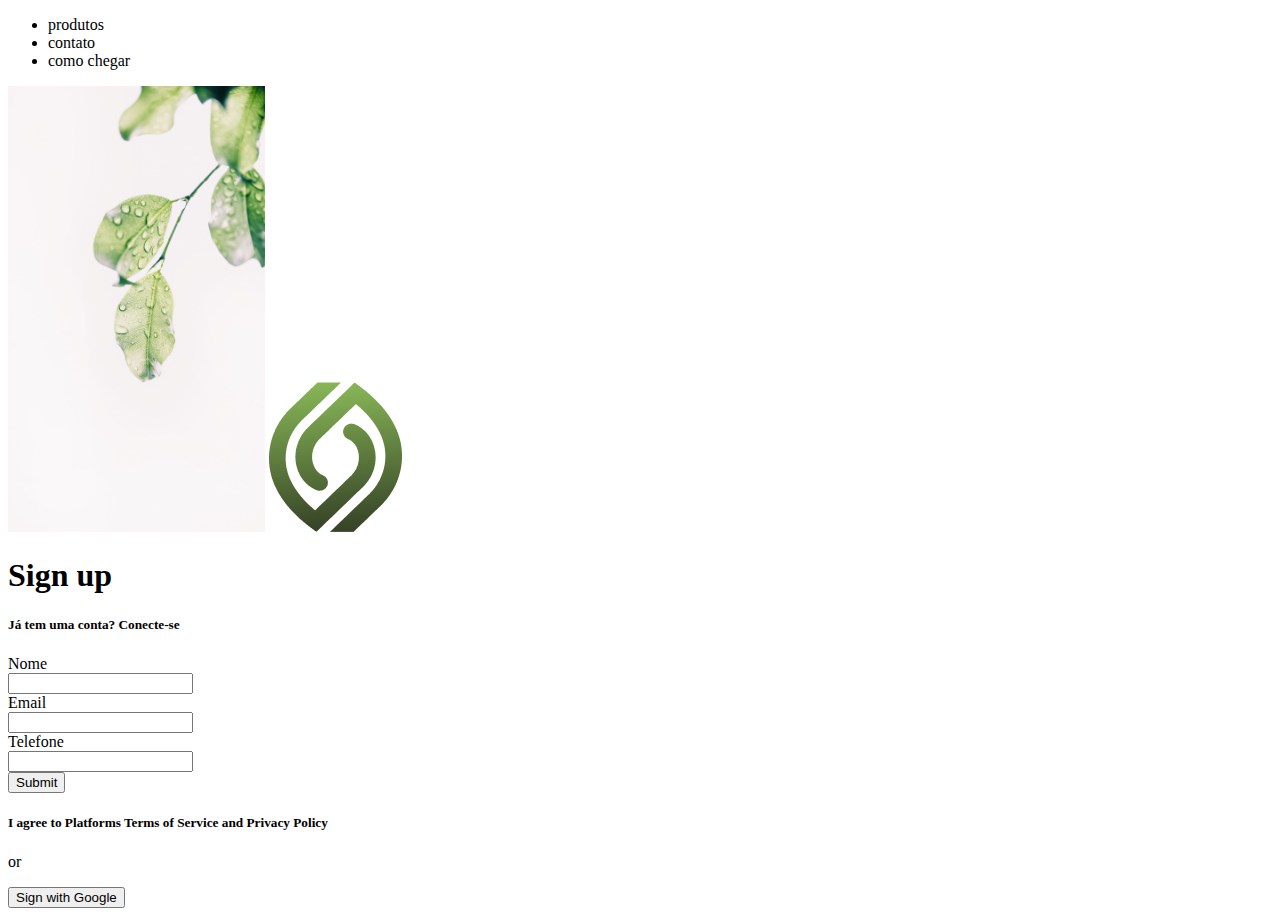
==== index.html @ 363d1376 "esqueleto da tela de login" ====
<!DOCTYPE html>
<html lang="en">
  <head>
    <meta charset="UTF-8" />
    <meta http-equiv="X-UA-Compatible" content="IE=edge" />
    <meta name="viewport" content="width=device-width, initial-scale=1.0" />
    <title>VEGANFOOD delivery to home</title>
    <link rel="stylesheet" href="/style.css" />
    <nav>
      <ul>
        <li><a href="produtos"></a>produtos</li>
        <li><a href="contato"></a>contato</li>
        <li><a href="como chegar"></a>como chegar</li>
      </ul>
    </nav>
  </head>
  <body>
    <div>
      <img
        src="/img/82c728912eb8d1653f05ad6a1b15a566.jpg"
        alt="planta molhada"
        width="257px"
        height="446.04px"
      />
      <img src="/img/Frame.png" alt="logo" />
    </div>
    <div>
      <h1>Sign up</h1>
      <h5>Já tem uma conta? Conecte-se</h5>
      <main>
        <form action="">
          <label for="nome">Nome</label><br />
          <input type="text" id="nome" /><br />

          <label for="email">Email</label><br />
          <input type="text" id="email" /><br />

          <label for="number">Telefone</label><br />
          <input type="text" id="number" /><br />

          <input type="submit" id="enviar" />
        </form>

        <h5>I agree to Platforms Terms of Service and Privacy Policy</h5>
        <p>or</p>

        <button>Sign with Google</button>
      </main>
    </div>
  </body>
</html>
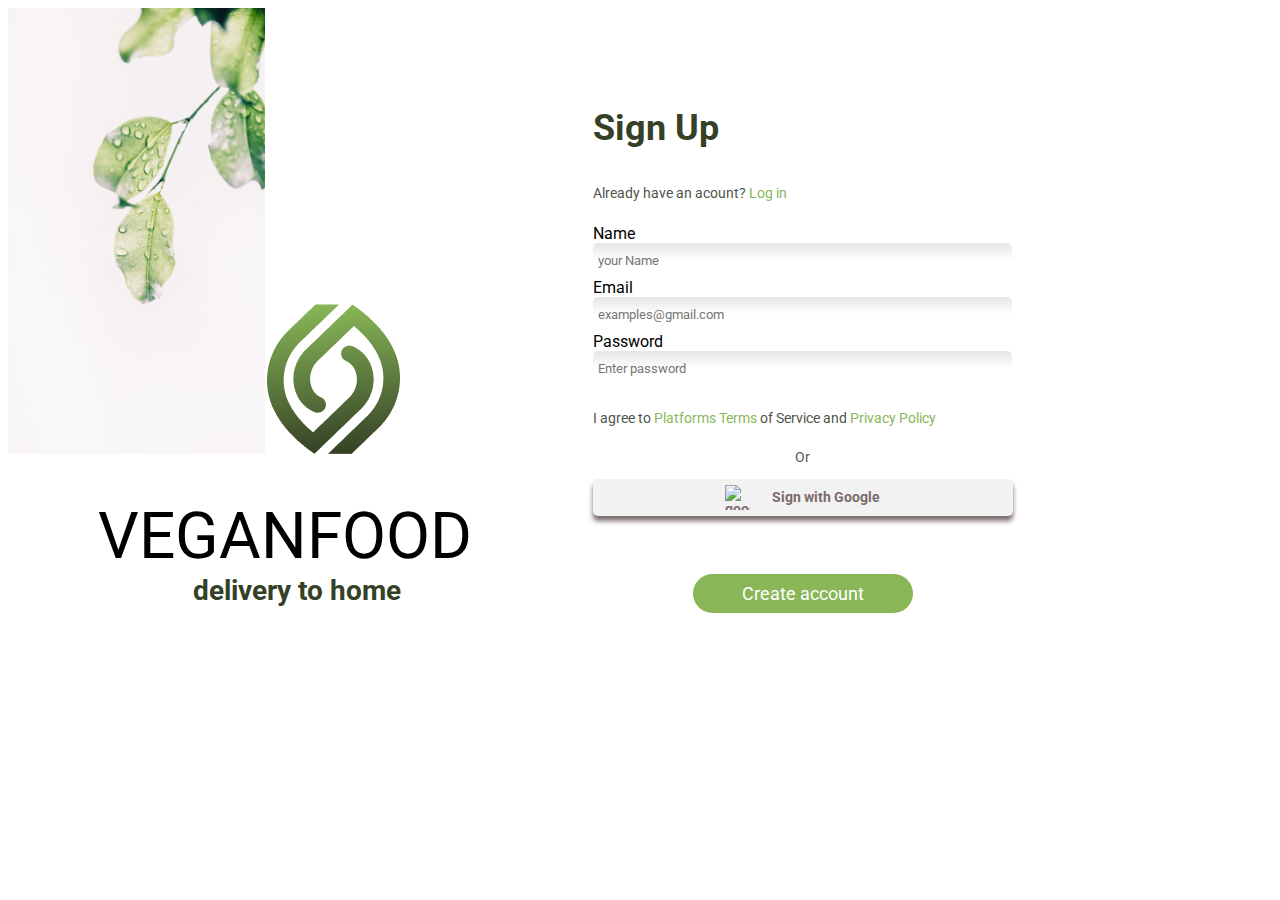
==== commit 58267bdd: "button, form, links, styling p1" ====
--- a/index.html
+++ b/index.html
@@ -6,16 +6,28 @@
     <meta name="viewport" content="width=device-width, initial-scale=1.0" />
     <title>VEGANFOOD delivery to home</title>
     <link rel="stylesheet" href="/style.css" />
-    <nav>
+    <link rel="preconnect" href="https://fonts.googleapis.com" />
+    <link rel="preconnect" href="https://fonts.gstatic.com" crossorigin />
+    <link
+      href="https://fonts.googleapis.com/css2?family=Open+Sans:wght@400;700&display=swap"
+      rel="stylesheet"
+    />
+    <link rel="preconnect" href="https://fonts.googleapis.com" />
+    <link rel="preconnect" href="https://fonts.gstatic.com" crossorigin />
+    <link
+      href="https://fonts.googleapis.com/css2?family=DM+Sans:wght@400;700&family=Open+Sans&family=Roboto&display=swap"
+      rel="stylesheet"
+    />
+    <!-- <nav>
       <ul>
         <li><a href="produtos"></a>produtos</li>
         <li><a href="contato"></a>contato</li>
         <li><a href="como chegar"></a>como chegar</li>
       </ul>
-    </nav>
+    </nav> -->
   </head>
   <body>
-    <div>
+    <div class="wide">
       <img
         src="/img/82c728912eb8d1653f05ad6a1b15a566.jpg"
         alt="planta molhada"
@@ -23,29 +35,65 @@
         height="446.04px"
       />
       <img src="/img/Frame.png" alt="logo" />
+      <h1>VEGANFOOD</h1>
+      <h2>delivery to home</h2>
     </div>
-    <div>
-      <h1>Sign up</h1>
-      <h5>Já tem uma conta? Conecte-se</h5>
+    <div class="wide">
+      <h3>Sign Up</h3>
+
+      <h5>Already have an acount? <a href="#">Log in</a></h5>
       <main>
         <form action="">
-          <label for="nome">Nome</label><br />
-          <input type="text" id="nome" /><br />
+          <div>
+            <label for="yourname" class="text-input">Name</label><br />
+            <input
+              class="input"
+              type="text"
+              id="yourname"
+              placeholder=" your Name"
+            /><br />
+          </div>
 
-          <label for="email">Email</label><br />
-          <input type="text" id="email" /><br />
+          <div>
+            <label for="email" class="text-input">Email</label><br />
+            <input
+              class="input"
+              type="text"
+              id="email"
+              placeholder=" examples@gmail.com"
+            /><br />
+          </div>
 
-          <label for="number">Telefone</label><br />
-          <input type="text" id="number" /><br />
-
-          <input type="submit" id="enviar" />
+          <div>
+            <label for="number" class="text-input">Password</label><br />
+            <input
+              class="input"
+              type="text"
+              id="number"
+              placeholder=" Enter password"
+            /><br />
+          </div>
         </form>
 
-        <h5>I agree to Platforms Terms of Service and Privacy Policy</h5>
-        <p>or</p>
-
-        <button>Sign with Google</button>
+        <h5>
+          I agree to <a href="#">Platforms Terms </a> of Service and
+          <a href="#">Privacy Policy</a>
+        </h5>
+        <p>Or</p>
       </main>
+      <footer>
+        <button id="google">
+          <img
+            src="https://img2.gratispng.com/20180326/gte/kisspng-google-logo-g-suite-google-guava-google-plus-5ab8b5b15fd9f4.0166567715220545773927.jpg"
+            alt="google"
+            width="25px"
+            height="25px"
+          />
+          Sign with Google
+        </button>
+        <br />
+        <button id="createacc">Create account</button>
+      </footer>
     </div>
   </body>
 </html>
--- a/style.css
+++ b/style.css
@@ -0,0 +1,143 @@
+* {
+  /* margin: 0;
+  padding: 0;
+  box-sizing: border-box; */
+  font-family: -apple-system, BlinkMacSystemFont, 'Segoe UI', Roboto, Oxygen,
+    Ubuntu, Cantarell, 'Open Sans', 'Helvetica Neue', sans-serif;
+}
+:root {
+  --primary-color: #354126;
+  --secundary-color: #89b758;
+  --fundo: hsl(0, 0%, 96%);
+  --texto: hsla(87, 6%, 31%, 1);
+  font-size: 62.5%; /* 1rem = 10px */
+}
+
+main {
+  font-size: 1.6rem;
+  margin-left: auto;
+  margin-right: auto;
+}
+
+form footer {
+  display: flex;
+  align-items: center;
+  justify-content: center;
+  flex-direction: column;
+  margin-left: auto;
+  margin-right: auto;
+}
+
+a {
+  color: var(--secundary-color);
+  text-decoration: none;
+}
+
+h1 {
+  font-size: 6.4rem;
+  margin-left: 9rem;
+  margin-right: 10.5rem;
+  margin-bottom: 0%;
+  font-weight: 400;
+}
+
+h2 {
+  font-size: 2.8rem;
+  color: var(--primary-color);
+  margin-top: 0%;
+  justify-content: center;
+  margin-left: 18.5rem;
+  margin-right: 18.95rem;
+}
+
+h3 {
+  font-size: 3.6rem;
+  color: var(--primary-color);
+}
+
+h5 {
+  color: var(--texto);
+  font-size: 1.4rem;
+  text-align: left;
+  font-weight: 400;
+}
+
+p {
+  color: var(--texto);
+  font-size: 1.4rem;
+  text-align: center;
+}
+
+.input {
+  width: 41.5rem;
+  height: 3.3rem;
+  background-color: #f4f4f4;
+  background-image: linear-gradient(hsla(0, 0%, 90%, 1), #fff, #fff);
+  border: none;
+  border-radius: 0.5rem;
+}
+
+.text-input {
+  height: 1.9rem;
+}
+
+.wide {
+  display: inline-block;
+  align-items: center;
+  justify-content: space-between;
+  margin-left: auto;
+  margin-right: auto;
+}
+
+#google {
+  background-color: hsla(0, 0%, 95%, 1);
+  box-shadow: 0px 5px 5px #7b6b6b;
+
+  border-radius: 0.5rem;
+  margin-bottom: 4.7rem;
+
+  border: none;
+  height: 3.7rem;
+  width: 42rem;
+
+  /* text-transform: uppercase; */
+  color: hsla(0, 7%, 45%, 1);
+  text-align: center;
+  font-size: 1.4rem;
+  font-weight: 700;
+
+  display: flex;
+  align-items: center;
+  justify-content: center;
+  gap: 1.6em;
+
+  margin-right: auto;
+  margin-left: auto;
+}
+
+#createacc {
+  /* font-family: -apple-system, BlinkMacSystemFont, 'Segoe UI', Roboto, Oxygen,
+    Ubuntu, Cantarell, 'Open Sans', 'Helvetica Neue', sans-serif; */
+  background-color: var(--secundary-color);
+
+  border-radius: 8.3rem;
+  margin-bottom: 8.6rem;
+
+  border: none;
+  height: 3.9rem;
+  width: 22rem;
+
+  /* text-transform: uppercase; */
+  color: #fff;
+  text-align: center;
+  font-size: 1.8rem;
+  font-weight: 400;
+
+  display: flex;
+  align-items: center;
+  justify-content: center;
+  /* gap: 1.6em; */
+
+  margin-right: auto;
+  margin-left: auto;
+}
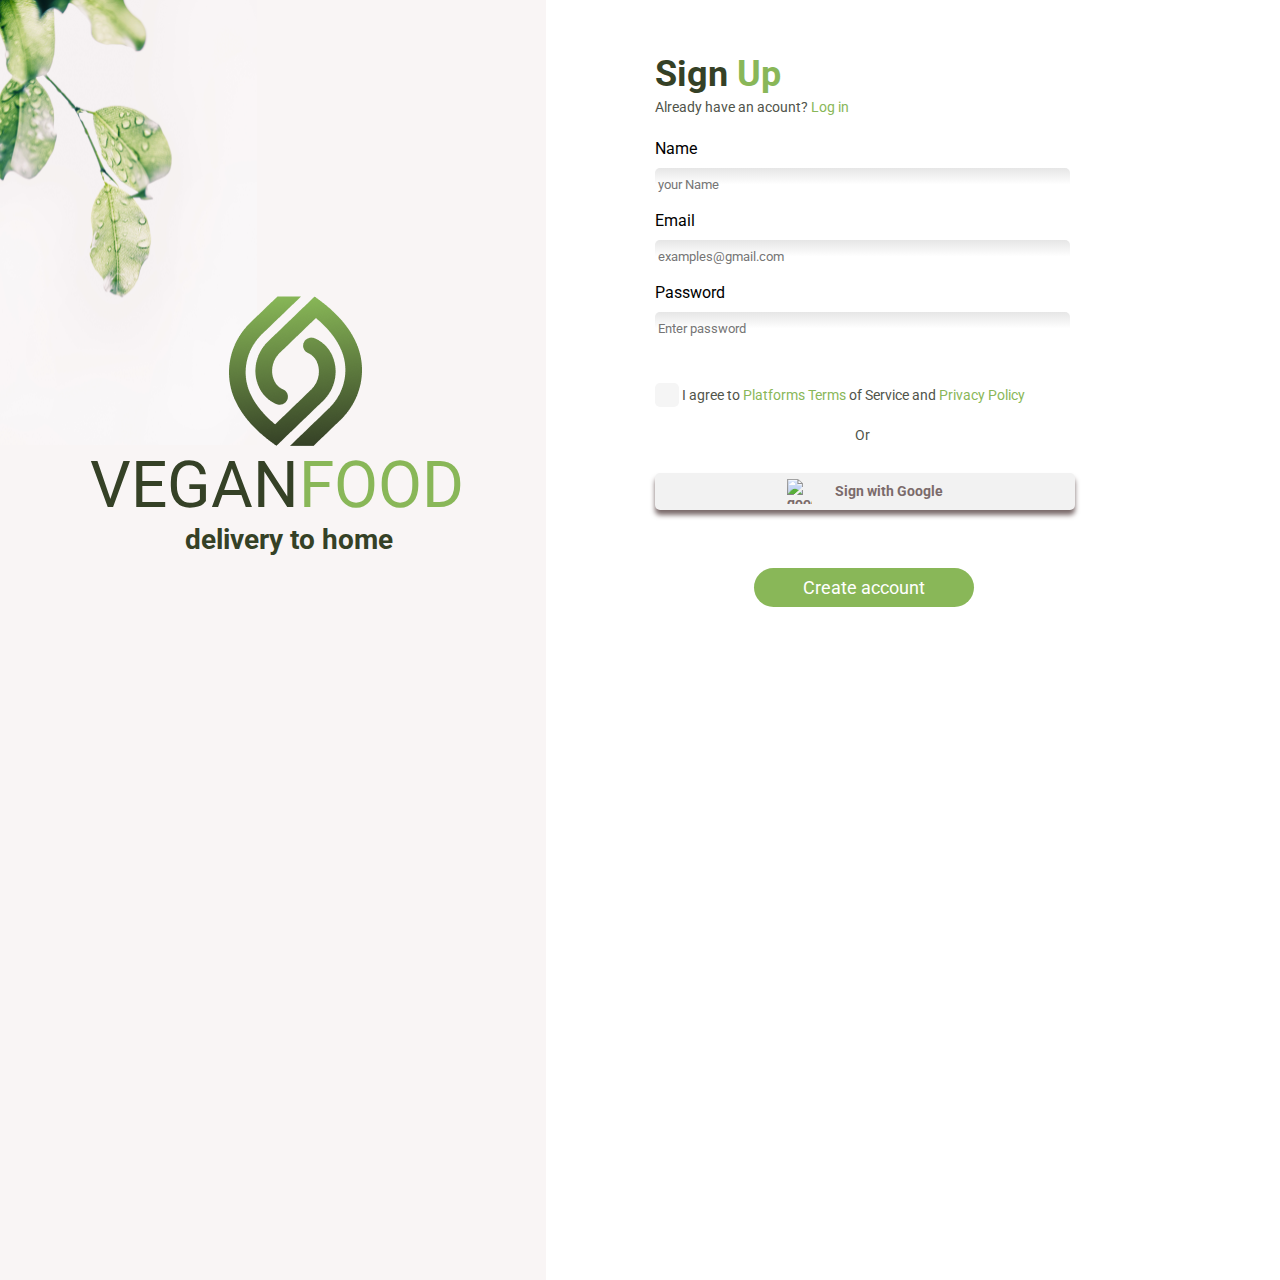
==== commit b4d2ae32: "Estilização das fontes, checkbox estilizado, imersão 3d de imagens" ====
--- a/index.html
+++ b/index.html
@@ -18,6 +18,10 @@
       href="https://fonts.googleapis.com/css2?family=DM+Sans:wght@400;700&family=Open+Sans&family=Roboto&display=swap"
       rel="stylesheet"
     />
+    <link
+      rel="stylesheet"
+      href="https://cdnjs.cloudflare.com/ajax/libs/font-awesome/6.1.1/css/all.min.css"
+    />
     <!-- <nav>
       <ul>
         <li><a href="produtos"></a>produtos</li>
@@ -27,19 +31,20 @@
     </nav> -->
   </head>
   <body>
-    <div class="wide">
+    <div class="left">
       <img
-        src="/img/82c728912eb8d1653f05ad6a1b15a566.jpg"
+        class="folha"
+        src="/img/pexels-min-an-1654255 1.png"
         alt="planta molhada"
         width="257px"
         height="446.04px"
       />
-      <img src="/img/Frame.png" alt="logo" />
-      <h1>VEGANFOOD</h1>
+      <img class="logo" src="/img/Frame.png" alt="logo" />
+    <h1>VEGAN<font color="#89b758">FOOD</font></style> </h1>
       <h2>delivery to home</h2>
     </div>
-    <div class="wide">
-      <h3>Sign Up</h3>
+    <div class="right">
+      <h3>Sign <font color="#89b758">Up</font></h3>
 
       <h5>Already have an acount? <a href="#">Log in</a></h5>
       <main>
@@ -74,15 +79,18 @@
             /><br />
           </div>
         </form>
-
-        <h5>
-          I agree to <a href="#">Platforms Terms </a> of Service and
-          <a href="#">Privacy Policy</a>
-        </h5>
-        <p>Or</p>
       </main>
       <footer>
-        <button id="google">
+        <h5>
+          <input type="checkbox" id="check" class="checkmark" />
+          <label for="check">
+            I agree to <a href="#">Platforms Terms </a> of Service and
+            <a href="#">Privacy Policy</a></label
+          >
+        </h5>
+        
+        <p>Or</p>
+        <button class="button1"">
           <img
             src="https://img2.gratispng.com/20180326/gte/kisspng-google-logo-g-suite-google-guava-google-plus-5ab8b5b15fd9f4.0166567715220545773927.jpg"
             alt="google"
@@ -92,7 +100,7 @@
           Sign with Google
         </button>
         <br />
-        <button id="createacc">Create account</button>
+        <button class="button2">Create account</button>
       </footer>
     </div>
   </body>
--- a/style.css
+++ b/style.css
@@ -1,7 +1,7 @@
 * {
-  /* margin: 0;
+  margin: 0;
   padding: 0;
-  box-sizing: border-box; */
+  box-sizing: border-box;
   font-family: -apple-system, BlinkMacSystemFont, 'Segoe UI', Roboto, Oxygen,
     Ubuntu, Cantarell, 'Open Sans', 'Helvetica Neue', sans-serif;
 }
@@ -10,22 +10,20 @@
   --secundary-color: #89b758;
   --fundo: hsl(0, 0%, 96%);
   --texto: hsla(87, 6%, 31%, 1);
+  --margin-left-div-right: 10.95rem;
   font-size: 62.5%; /* 1rem = 10px */
 }
 
+body {
+  display: flex;
+}
+
 main {
+  display: inline-block;
   font-size: 1.6rem;
   margin-left: auto;
   margin-right: auto;
-}
-
-form footer {
-  display: flex;
-  align-items: center;
-  justify-content: center;
-  flex-direction: column;
-  margin-left: auto;
-  margin-right: auto;
+  justify-content: center;
 }
 
 a {
@@ -35,37 +33,126 @@
 
 h1 {
   font-size: 6.4rem;
+  color: var(--primary-color);
   margin-left: 9rem;
-  margin-right: 10.5rem;
-  margin-bottom: 0%;
+  /* margin-right: 10.5rem; */
+  /* margin-bottom: 0%; */
   font-weight: 400;
 }
 
 h2 {
   font-size: 2.8rem;
   color: var(--primary-color);
-  margin-top: 0%;
-  justify-content: center;
+  /* margin-top: 0%; */
+  /* justify-content: center; */
   margin-left: 18.5rem;
-  margin-right: 18.95rem;
+  /* margin-right: 18.95rem;
+  margin-inline: auto; */
 }
 
 h3 {
   font-size: 3.6rem;
   color: var(--primary-color);
+  margin-top: 5.3rem;
 }
 
 h5 {
   color: var(--texto);
   font-size: 1.4rem;
-  text-align: left;
   font-weight: 400;
+  margin-top: 0.4rem;
+  margin-bottom: 2.4rem;
+  justify-content: center;
+}
+
+/* === CHECKBOX === */
+input[type='checkbox'] {
+  appearance: none;
+  -webkit-appearance: none;
+  height: 2.4rem;
+  width: 2.4rem;
+  border-radius: 0.5rem;
+  border-color: var(--primary-color);
+  background-color: var(--fundo);
+  cursor: pointer;
+  /* display: flex; */
+  margin-bottom: -0.7rem;
+}
+
+input[type='checkbox']:after {
+  font-family: 'Font Awesome 5 free';
+  font-weight: 900;
+  content: '\f00c';
+  position: absolute;
+  font-size: 2.4rem;
+  color: var(--secundary-color);
+  border-color: var(--primary-color);
+  display: none;
+}
+input[type='checkbox']:hover {
+  background-color: var(--secundary-color);
+}
+input[type='checkbox']:checked {
+  background-color: var(--fundo);
+}
+input[type='checkbox']:checked::after {
+  display: block;
+}
+
+footer {
+  margin-top: 2.8rem;
+  /* align-items: center; */
+  /* justify-content: center; */
+  /* flex-direction: column; */
+  /* margin-left: auto;
+  margin-right: auto; */
 }
 
 p {
   color: var(--texto);
   font-size: 1.4rem;
-  text-align: center;
+  /* text-align: center; */
+  margin-bottom: 2.982rem;
+  margin-left: calc(30.982rem - var(--margin-left-div-right));
+}
+
+.left {
+  margin-inline: auto;
+  width: 100vw;
+  height: 100vw;
+  background-color: hsla(0, 25%, 97%, 1);
+  display: inline-block;
+  /* width: 60.9rem; */
+  /* position: absolute; */
+  /* top: 0;
+  left: 0; */
+  z-index: -1;
+}
+
+.right {
+  margin-inline: auto;
+  width: 100vw;
+  height: 100vw;
+  margin-left: var(--margin-left-div-right);
+  margin-right: 7.95rem;
+  display: inline-block;
+  align-items: center;
+  justify-content: center;
+  /* margin-inline: auto; */
+}
+
+.folha {
+  top: 0;
+  left: 0;
+  /* position: absolute; */
+  z-index: 0;
+}
+
+.logo {
+  /* position: absolute; */
+  margin-top: 19.653rem;
+  margin-left: -3rem;
+  z-index: 2;
 }
 
 .input {
@@ -75,21 +162,14 @@
   background-image: linear-gradient(hsla(0, 0%, 90%, 1), #fff, #fff);
   border: none;
   border-radius: 0.5rem;
-}
-
-.text-input {
+  margin-block: 1rem;
+}
+
+label.text-input {
   height: 1.9rem;
 }
 
-.wide {
-  display: inline-block;
-  align-items: center;
-  justify-content: space-between;
-  margin-left: auto;
-  margin-right: auto;
-}
-
-#google {
+.button1 {
   background-color: hsla(0, 0%, 95%, 1);
   box-shadow: 0px 5px 5px #7b6b6b;
 
@@ -111,17 +191,16 @@
   justify-content: center;
   gap: 1.6em;
 
-  margin-right: auto;
-  margin-left: auto;
-}
-
-#createacc {
+  /* margin-inline: auto; */
+}
+
+.button2 {
   /* font-family: -apple-system, BlinkMacSystemFont, 'Segoe UI', Roboto, Oxygen,
     Ubuntu, Cantarell, 'Open Sans', 'Helvetica Neue', sans-serif; */
   background-color: var(--secundary-color);
 
   border-radius: 8.3rem;
-  margin-bottom: 8.6rem;
+  /* margin-bottom: 8.6rem; */
 
   border: none;
   height: 3.9rem;
@@ -137,7 +216,5 @@
   align-items: center;
   justify-content: center;
   /* gap: 1.6em; */
-
-  margin-right: auto;
-  margin-left: auto;
-}
+  margin-left: 9.9rem;
+}
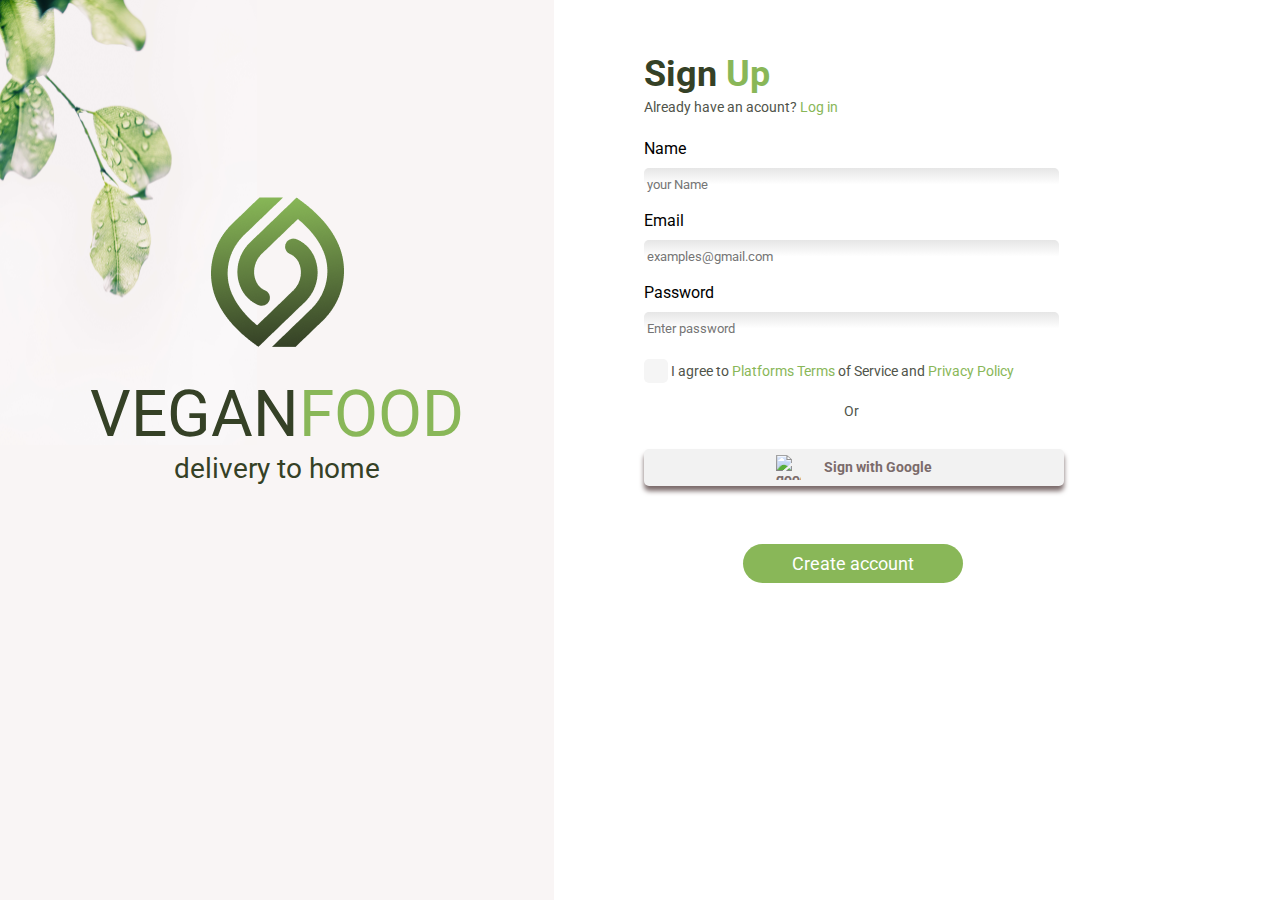
==== commit 4d12c97c: "projeto finalizado part-1" ====
--- a/index.html
+++ b/index.html
@@ -34,19 +34,19 @@
     <div class="left">
       <img
         class="folha"
-        src="/img/pexels-min-an-1654255 1.png"
+        src="/assets/pexels-min-an-1654255 1.png"
         alt="planta molhada"
         width="257px"
         height="446.04px"
       />
-      <img class="logo" src="/img/Frame.png" alt="logo" />
+      <img class="logo" src="/assets/Frame.png" alt="logo" />
     <h1>VEGAN<font color="#89b758">FOOD</font></style> </h1>
       <h2>delivery to home</h2>
     </div>
     <div class="right">
       <h3>Sign <font color="#89b758">Up</font></h3>
 
-      <h5>Already have an acount? <a href="#">Log in</a></h5>
+      <h5>Already have an acount? <a href="/logIn.html">Log in</a></h5>
       <main>
         <form action="">
           <div>
@@ -70,13 +70,14 @@
           </div>
 
           <div>
-            <label for="number" class="text-input">Password</label><br />
+            <label for="password" class="text-input">Password</label><br />
             <input
               class="input"
-              type="text"
-              id="number"
+              type="password"
+              id="password"
               placeholder=" Enter password"
             /><br />
+            <script src="main.js"></script>
           </div>
         </form>
       </main>
@@ -103,5 +104,7 @@
         <button class="button2">Create account</button>
       </footer>
     </div>
+
+    
   </body>
 </html>
--- a/style.css
+++ b/style.css
@@ -1,3 +1,4 @@
+/*=== GERAL ===*/
 * {
   margin: 0;
   padding: 0;
@@ -11,7 +12,9 @@
   --fundo: hsl(0, 0%, 96%);
   --texto: hsla(87, 6%, 31%, 1);
   --margin-left-div-right: 10.95rem;
-  font-size: 62.5%; /* 1rem = 10px */
+  --eye-password: hsla(0, 3%, 33%, 0.5);
+  font-size: 62.5%; /*1rem = 10px*/
+  /* font-size: 100%; */
 }
 
 body {
@@ -35,6 +38,7 @@
   font-size: 6.4rem;
   color: var(--primary-color);
   margin-left: 9rem;
+  margin-right: 9rem;
   /* margin-right: 10.5rem; */
   /* margin-bottom: 0%; */
   font-weight: 400;
@@ -45,9 +49,11 @@
   color: var(--primary-color);
   /* margin-top: 0%; */
   /* justify-content: center; */
-  margin-left: 18.5rem;
+  margin-left: 16.5rem;
+  margin-right: 16.5rem;
   /* margin-right: 18.95rem;
   margin-inline: auto; */
+  font-weight: 400;
 }
 
 h3 {
@@ -56,13 +62,30 @@
   margin-top: 5.3rem;
 }
 
-h5 {
+h5,
+h6 {
   color: var(--texto);
   font-size: 1.4rem;
   font-weight: 400;
   margin-top: 0.4rem;
   margin-bottom: 2.4rem;
-  justify-content: center;
+}
+
+h6 a {
+  color: var(--secundary-color);
+  font-size: 1.4rem;
+  font-weight: 400;
+  text-decoration: underline;
+
+  margin-left: 20.5rem;
+}
+
+div.sign-up {
+  display: flex;
+  flex-direction: row;
+
+  margin-top: 0.4rem;
+  margin-bottom: 2.4rem;
 }
 
 /* === CHECKBOX === */
@@ -99,7 +122,15 @@
   display: block;
 }
 
-footer {
+/*===PASSWORD VIEW*/
+.eyePassword {
+  display: inline-block;
+  position: absolute;
+  margin-left: -4rem;
+  margin-top: 1.3rem;
+}
+
+form div footer {
   margin-top: 2.8rem;
   /* align-items: center; */
   /* justify-content: center; */
@@ -117,42 +148,60 @@
 }
 
 .left {
-  margin-inline: auto;
-  width: 100vw;
-  height: 100vw;
+  /* margin-inline: auto; */
+  /* width: 100vw; */
+  height: 100vh;
   background-color: hsla(0, 25%, 97%, 1);
-  display: inline-block;
+  /* display: inline-block; */
   /* width: 60.9rem; */
   /* position: absolute; */
   /* top: 0;
   left: 0; */
   z-index: -1;
+  margin-right: 9rem;
+  /* align-items: center;
+  justify-content: center; */
+
+  display: flex;
+  justify-content: flex-start;
+  align-items: center;
+  flex-direction: column;
 }
 
 .right {
   margin-inline: auto;
   width: 100vw;
-  height: 100vw;
-  margin-left: var(--margin-left-div-right);
+  height: 100vh;
+  /* margin-left: var(--margin-left-div-right); */
   margin-right: 7.95rem;
   display: inline-block;
   align-items: center;
   justify-content: center;
+  /* z-index: 2; */
   /* margin-inline: auto; */
 }
 
 .folha {
   top: 0;
   left: 0;
-  /* position: absolute; */
-  z-index: 0;
+  position: absolute;
+  z-index: -1;
+  display: flex;
+  justify-content: center;
+  align-items: center;
+  flex-direction: column;
 }
 
 .logo {
   /* position: absolute; */
   margin-top: 19.653rem;
-  margin-left: -3rem;
-  z-index: 2;
+  /* margin-left: -3rem; */
+  margin-bottom: 3.083rem;
+  z-index: 1;
+  display: flex;
+  justify-content: center;
+  align-items: center;
+  flex-direction: column;
 }
 
 .input {
@@ -169,6 +218,7 @@
   height: 1.9rem;
 }
 
+/*=== BUTTON ===*/
 .button1 {
   background-color: hsla(0, 0%, 95%, 1);
   box-shadow: 0px 5px 5px #7b6b6b;
@@ -218,3 +268,34 @@
   /* gap: 1.6em; */
   margin-left: 9.9rem;
 }
+
+.button3 {
+  /* font-family: -apple-system, BlinkMacSystemFont, 'Segoe UI', Roboto, Oxygen,
+    Ubuntu, Cantarell, 'Open Sans', 'Helvetica Neue', sans-serif; */
+  background-color: var(--secundary-color);
+
+  border-radius: 8.3rem;
+  /* margin-bottom: 8.6rem; */
+
+  border: none;
+  height: 3.9rem;
+  width: 22rem;
+
+  /* text-transform: uppercase; */
+  color: #fff;
+  text-align: center;
+  font-size: 1.8rem;
+  font-weight: 400;
+
+  display: flex;
+  align-items: center;
+  justify-content: center;
+  /* gap: 1.6em; */
+  margin-left: 9.9rem;
+}
+
+.eye-password {
+  position: fixed;
+  /* display: inline-flex;
+  justify-content: center; */
+}
